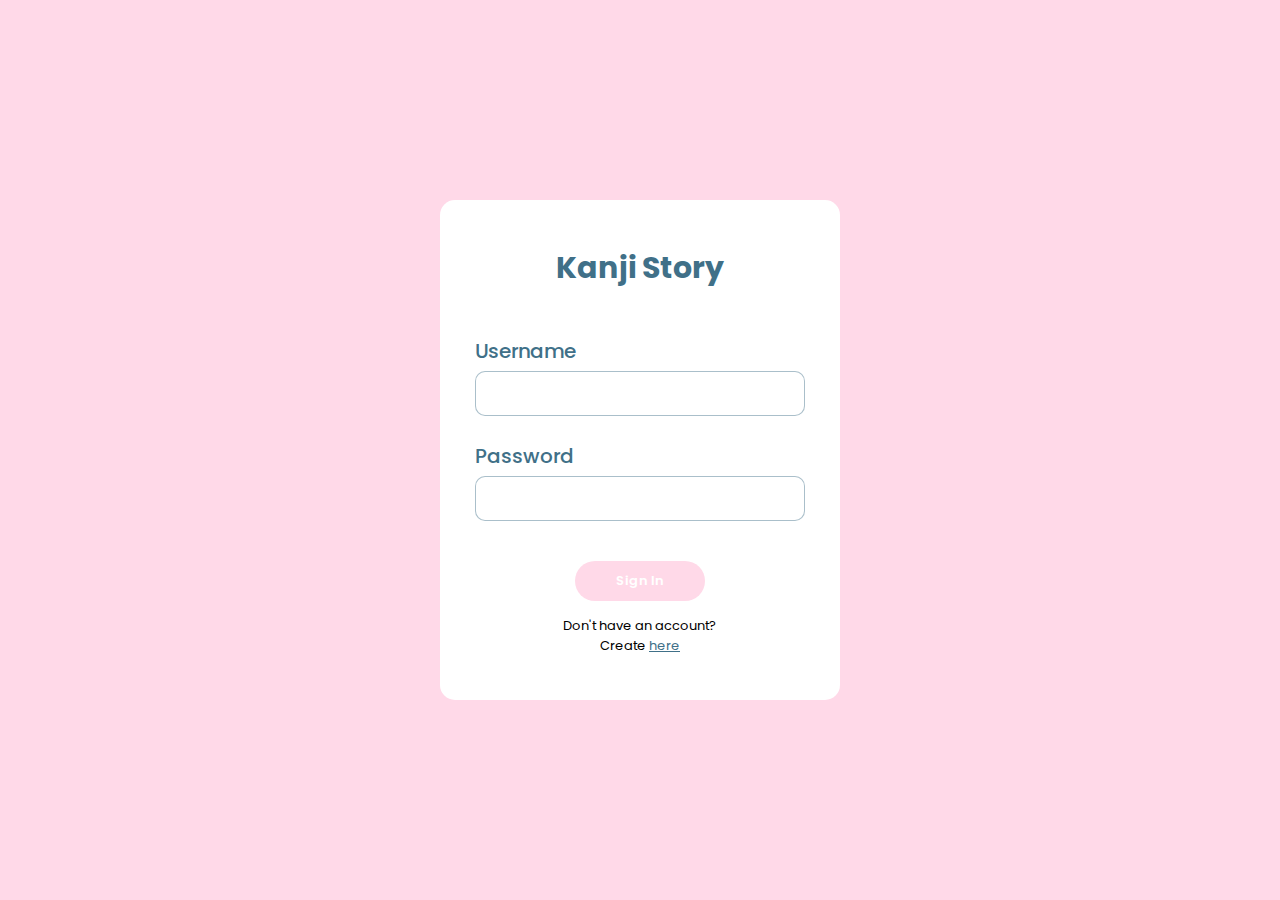
==== sign_in.html @ 288f9830 "Add Auth UI" ====
<!DOCTYPE html>
<html lang="en">
  <head>
    <meta charset="UTF-8" />
    <meta name="viewport" content="width=device-width, initial-scale=1.0" />
    <title>Sign in</title>
    <link rel="icon" type="image/x-icon" href="./images/loho.png" />
    <link rel="stylesheet" href="./css/sign_in.css" />
    <link
      href="https://fonts.googleapis.com/css?family=Poppins"
      rel="stylesheet"
    />
  </head>
  <body class="body">
    <form class="form">
      <h1 class="title">Kanji Story</h1>
      <div class="form-input">
        <!-- Username -->
        <div>
          <label for="username" class="label">Username</label>
          <input id="username" type="text" required class="input" />
        </div>

        <!-- Password -->
        <div>
          <label for="password" class="label">Password</label>
          <input id="password" type="password" required class="input" />
        </div>

        <!-- Submit button -->
        <button class="btn">Sign In</button>

        <!-- Sign up navigate -->
        <p class="other">
          Don't have an account? <br />
          Create <a href="./sign_up.html" class="signup_link">here</a>
        </p>
      </div>
    </form>
  </body>
</html>
---- css/sign_in.css ----
* {
  margin: 0;
  padding: 0;
  box-sizing: border-box;
  font-family: "poppins";
  font-size: 62.5%;
}

:root {
  --pink-bg: #ffd9e8;
  --pink-bg-light: #ffd9e87d;
  --pink-hvr: #de95ba;
  --teal-btn: #407088;
  --teal-shadow: #40708872;
  --light-gray: #d9d9d9;
  --linear-gra: linear-gradient(to right, #ffd9e8, #de95ba, #7f4a88, #4a266a);
}

.body {
  height: 100vh;
  background-color: var(--pink-bg);
  display: flex;
  align-items: center;
  justify-content: center;
}

.form {
  width: 400px;
  height: 500px;
  background-color: #fff;
  border-radius: 15px;
}

.title {
  color: #407088;
  font-weight: bold;
  text-align: center;
  margin: 45px 0;
  font-size: 3rem;
}

.form-input {
  display: flex;
  align-items: center;
  justify-content: center;
  flex-direction: column;
  row-gap: 25px;
}

.label,
.input {
  display: block;
}

.label {
  color: #407088;
  font-weight: 500;
  font-size: 2rem;
}

.input {
  margin-top: 5px;
  width: 330px;
  height: 40 px;
  font-size: 1.5rem;
  padding: 10px;
  border-radius: 10px;
  border: 1px solid var(--teal-shadow);
  transition: border 0.25s ease;
}

.input:focus {
  outline: none;
  border: 1px solid #21495d;
}

.btn {
  margin-top: 15px;
  outline: none;
  border: none;
  background-color: var(--pink-bg);
  width: 130px;
  height: 40px;
  border-radius: 20px;
  font-size: 1.3rem;
  font-weight: 600;
  color: #fff;
}

.btn:hover {
  cursor: pointer;
}

.other,
.signup_link {
  font-size: 1.3rem;
  text-align: center;
}

.other {
  margin-top: -10px;
}

.signup_link {
  color: #407088;
}
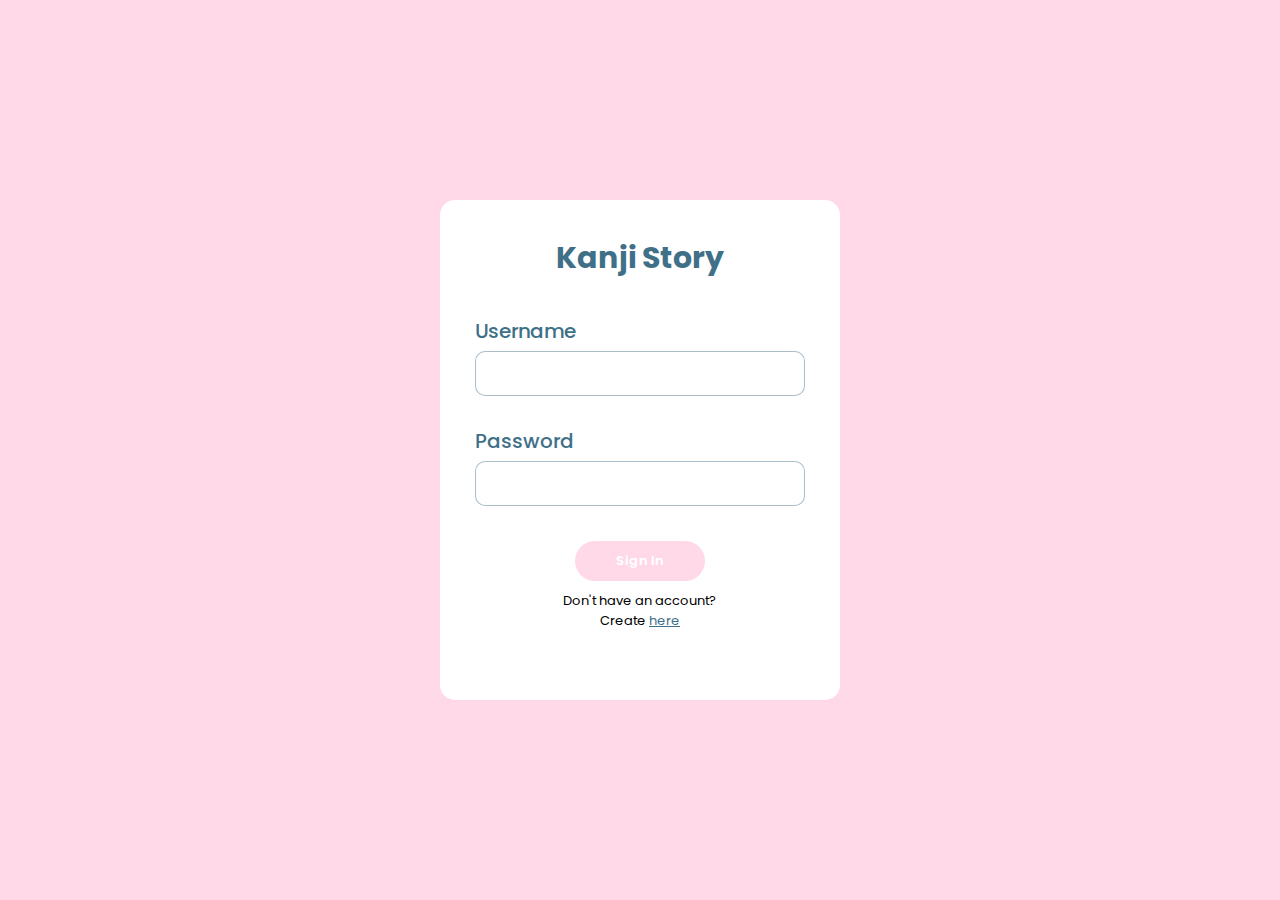
==== commit daaddcc9: "Merge remote changes" ====
--- a/sign_in.html
+++ b/sign_in.html
@@ -19,12 +19,14 @@
         <div>
           <label for="username" class="label">Username</label>
           <input id="username" type="text" required class="input" />
+          <p class="username-error"></p>
         </div>
 
         <!-- Password -->
         <div>
           <label for="password" class="label">Password</label>
           <input id="password" type="password" required class="input" />
+          <p class="password-error"></p>
         </div>
 
         <!-- Submit button -->
@@ -37,5 +39,7 @@
         </p>
       </div>
     </form>
+
+    <script src="./js/signIn.js"></script>
   </body>
 </html>
--- a/css/sign_in.css
+++ b/css/sign_in.css
@@ -35,7 +35,7 @@
   color: #407088;
   font-weight: bold;
   text-align: center;
-  margin: 45px 0;
+  margin: 35px 0;
   font-size: 3rem;
 }
 
@@ -44,7 +44,7 @@
   align-items: center;
   justify-content: center;
   flex-direction: column;
-  row-gap: 25px;
+  row-gap: 20px;
 }
 
 .label,
@@ -75,7 +75,7 @@
 }
 
 .btn {
-  margin-top: 15px;
+  margin-top: 5px;
   outline: none;
   border: none;
   background-color: var(--pink-bg);
@@ -104,3 +104,10 @@
 .signup_link {
   color: #407088;
 }
+
+.password-error,
+.username-error {
+  margin-top: 10px;
+  color: #de95ba;
+  font-size: 1.3rem;
+}
